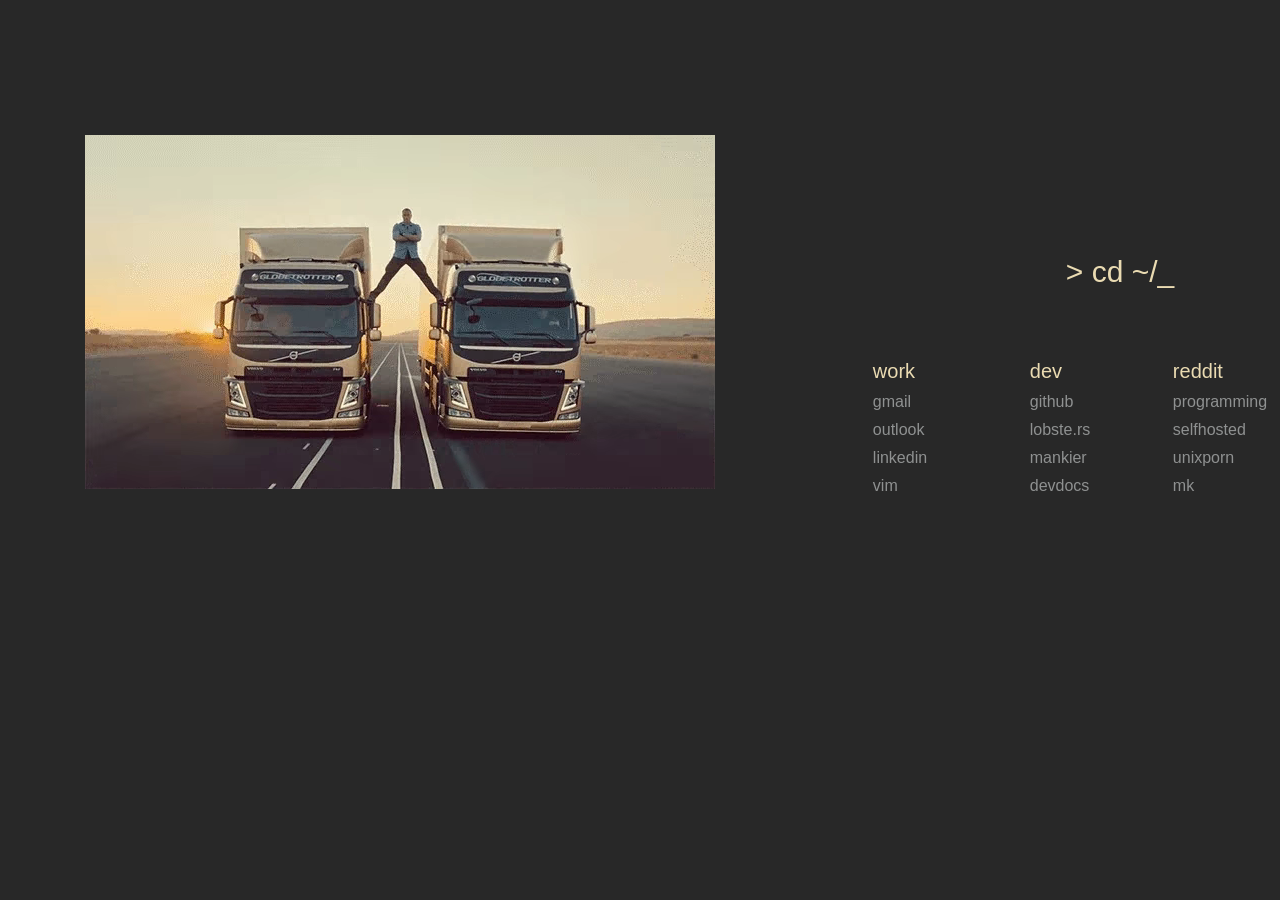
==== index.html @ e6d944be "update google speed" ====
<!DOCTYPE html>
<html lang="en">

  <head>
    <title>~/startpage</title>
    <meta charset="UTF-8" />
    <meta name="viewport" content="width=device-width, initial-scale=1.0" />
    <meta name="author" content="sebos" />
    <meta name="description" content="Sebos Home Page" />
    <link rel="icon" type="image/png" href="favico.png" />
    <link rel="canonical" href="https://startpage.frenchfamily.fr/" />
    <link rel="stylesheet" type="text/css" href="style.css" />
  </head>

  <body>
    <div class="container">
      <div class="left-container">
        <div class="gif">
          <video autoplay loop muted playsinline>
            <source src="Jean-claude vanhamme.webm" type="video/webm">
          </video>
        </div>
      </div>

      <div class="right-container">
        <div class="head">
          <p>> cd ~/<span class="blinking">_</span></p>
        </div>

        <div class="bookmarks">
          <div class="category">
            <div class="links">
              <ul>
                <li class="title">work</li>
                <li><a href="https://gmail.com">gmail</a></li>
                <li><a href="https://outlook.office.com">outlook</a></li>
                <li><a href="https://linkedin.com">linkedin</a></li>
                <li><a href="https://vim.rtorr.com">vim</a></li>
              </ul>
            </div>
          </div>

          <div class="category">
            <div class="links">
              <ul>
                <li class="title">dev</li>
                <li><a href="https://github.com">github</a></li>
                <li><a href="https://lobste.rs">lobste.rs</a></li>
                <li><a href="https://mankier.com">mankier</a></li>
                <li><a href="https://devdocs.io">devdocs</a></li>
              </ul>
            </div>
          </div>

          <div class="category">
            <div class="links">
              <ul>
                <li class="title">reddit</li>
                <li>
                  <a href="https://reddit.com/r/programming">programming</a>
                </li>
                <li>
                  <a href="https://reddit.com/r/selfhosted">selfhosted</a>
                </li>
                <li><a href="https://reddit.com/r/unixporn">unixporn</a></li>
                <li>
                  <a href="https://reddit.com/r/mechanicalkeyboards">mk</a>
                </li>
              </ul>
            </div>
          </div>

          <div class="category">
            <div class="links">
              <ul>
                <li class="title">play</li>
                <li><a href="https://monkeytype.com">monkeytype</a></li>
                <li><a href="https://youtube.com">youtube</a></li>
                <li><a href="https://twitch.tv">twitch</a></li>
                <li><a href="https://netflix.com">netflix</a></li>
              </ul>
            </div>
          </div>
        </div>
      </div>
    </div>
  </body>

</html>
---- style.css ----
:root {
  --color-bg: #282828;
  --color-fg: #EADBB2;
  --color-link: #8F9191;
  --color-link-visited: #668F8B;
  --color-link-hover: #FA7921;
}

html,
body {
  background: var(--color-bg);
  color: var(--color-fg);
  font-family: sans-serif;
  height: 100%;
  width: 100%;
  margin: 0;
  padding: 0;
}

.container {
  display: grid;
  grid-template-columns: 1fr 640px 640px 1fr;
  grid-template-areas:
    ". left right .";
  column-gap: 80px;
  justify-items: center;
  align-items: center;
  min-height: 100%;
}

.left-container {
  grid-area: left;
  aspect-ratio: 1/1;
}

.right-container {
  grid-area: right;
  height: 50%;
  width: 100%;
}

.gif img {
  max-width: 100%;
  max-height: 100%;
}

.head {
  display: flex;
  flex-direction: column;
  align-items: center;
  font-size: 30px;
  padding-top: 0px;
}

.category {
  display: flex;
  flex-direction: column;
  width: 180px;
}

.bookmarks {
  display: flex;
  justify-content: center;
}

.links {
  display: flex;
  flex-direction: column;
  align-items: center;
  padding-top: 20px;
  padding-bottom: 20px;
}

.title {
  font-size: 20px;
}

li {
  font-size: 16px;
  list-style-type: none;
  padding: 5px
}

a:link {
  text-decoration: none;
  color: var(--color-link);
}

a:visited {
  color: var(--color-link-visited);
}

a:hover {
  color: var(--color-link-hover);
}

.blinking {
  animation: opacity 1s ease-in-out infinite;
  opacity: 1;
}

@keyframes opacity {
  0% {
    opacity: 1;
  }

  50% {
    opacity: 0;
  }

  100% {
    opacity: 1;
  }
}
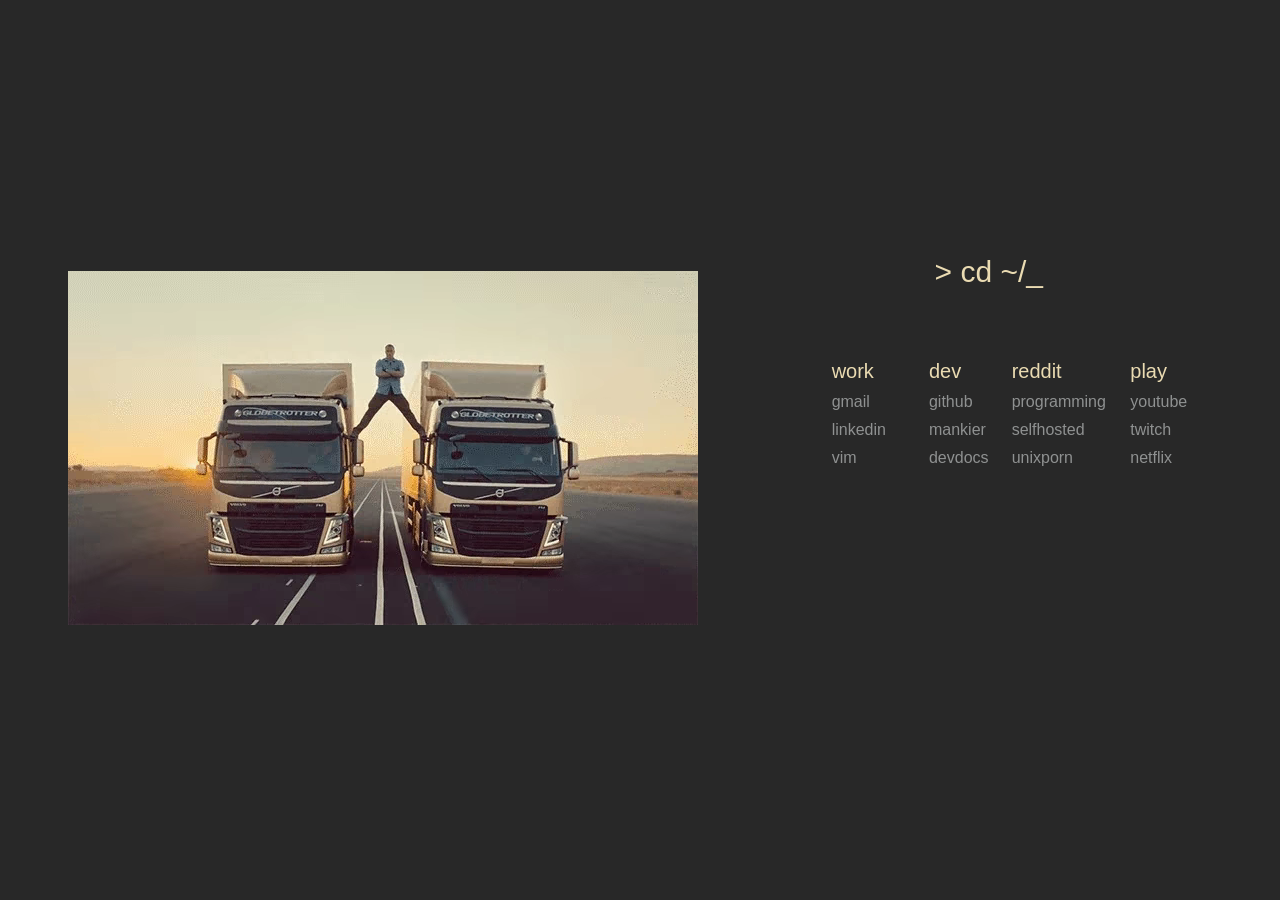
==== commit 6dee630a: "few updates" ====
--- a/index.html
+++ b/index.html
@@ -24,7 +24,7 @@
 
       <div class="right-container">
         <div class="head">
-          <p>> cd ~/<span class="blinking">_</span></p>
+          <p>> cd ~/_</p>
         </div>
 
         <div class="bookmarks">
@@ -33,7 +33,6 @@
               <ul>
                 <li class="title">work</li>
                 <li><a href="https://gmail.com">gmail</a></li>
-                <li><a href="https://outlook.office.com">outlook</a></li>
                 <li><a href="https://linkedin.com">linkedin</a></li>
                 <li><a href="https://vim.rtorr.com">vim</a></li>
               </ul>
@@ -45,7 +44,6 @@
               <ul>
                 <li class="title">dev</li>
                 <li><a href="https://github.com">github</a></li>
-                <li><a href="https://lobste.rs">lobste.rs</a></li>
                 <li><a href="https://mankier.com">mankier</a></li>
                 <li><a href="https://devdocs.io">devdocs</a></li>
               </ul>
@@ -56,16 +54,9 @@
             <div class="links">
               <ul>
                 <li class="title">reddit</li>
-                <li>
-                  <a href="https://reddit.com/r/programming">programming</a>
-                </li>
-                <li>
-                  <a href="https://reddit.com/r/selfhosted">selfhosted</a>
-                </li>
+                <li><a href="https://reddit.com/r/programming">programming</a></li>
+                <li><a href="https://reddit.com/r/selfhosted">selfhosted</a></li>
                 <li><a href="https://reddit.com/r/unixporn">unixporn</a></li>
-                <li>
-                  <a href="https://reddit.com/r/mechanicalkeyboards">mk</a>
-                </li>
               </ul>
             </div>
           </div>
@@ -74,7 +65,6 @@
             <div class="links">
               <ul>
                 <li class="title">play</li>
-                <li><a href="https://monkeytype.com">monkeytype</a></li>
                 <li><a href="https://youtube.com">youtube</a></li>
                 <li><a href="https://twitch.tv">twitch</a></li>
                 <li><a href="https://netflix.com">netflix</a></li>
--- a/style.css
+++ b/style.css
@@ -1,15 +1,7 @@
-:root {
-  --color-bg: #282828;
-  --color-fg: #EADBB2;
-  --color-link: #8F9191;
-  --color-link-visited: #668F8B;
-  --color-link-hover: #FA7921;
-}
-
-html,
-body {
-  background: var(--color-bg);
-  color: var(--color-fg);
+body,
+html {
+  background: #282828;
+  color: #eadbb2;
   font-family: sans-serif;
   height: 100%;
   width: 100%;
@@ -19,18 +11,15 @@
 
 .container {
   display: grid;
-  grid-template-columns: 1fr 640px 640px 1fr;
-  grid-template-areas:
-    ". left right .";
-  column-gap: 80px;
-  justify-items: center;
+  grid-template-columns: 400x 400px;
+  grid-template-areas: ". left right .";
+  column-gap: 20px;
   align-items: center;
   min-height: 100%;
 }
 
 .left-container {
   grid-area: left;
-  aspect-ratio: 1/1;
 }
 
 .right-container {
@@ -49,13 +38,13 @@
   flex-direction: column;
   align-items: center;
   font-size: 30px;
-  padding-top: 0px;
+  padding-top: 0;
 }
 
 .category {
   display: flex;
   flex-direction: column;
-  width: 180px;
+  width: 100px;
 }
 
 .bookmarks {
@@ -78,37 +67,18 @@
 li {
   font-size: 16px;
   list-style-type: none;
-  padding: 5px
+  padding: 5px;
 }
 
 a:link {
   text-decoration: none;
-  color: var(--color-link);
+  color: #8f9191;
 }
 
 a:visited {
-  color: var(--color-link-visited);
+  color: #668f8b;
 }
 
 a:hover {
-  color: var(--color-link-hover);
+  color: #fa7921;
 }
-
-.blinking {
-  animation: opacity 1s ease-in-out infinite;
-  opacity: 1;
-}
-
-@keyframes opacity {
-  0% {
-    opacity: 1;
-  }
-
-  50% {
-    opacity: 0;
-  }
-
-  100% {
-    opacity: 1;
-  }
-}
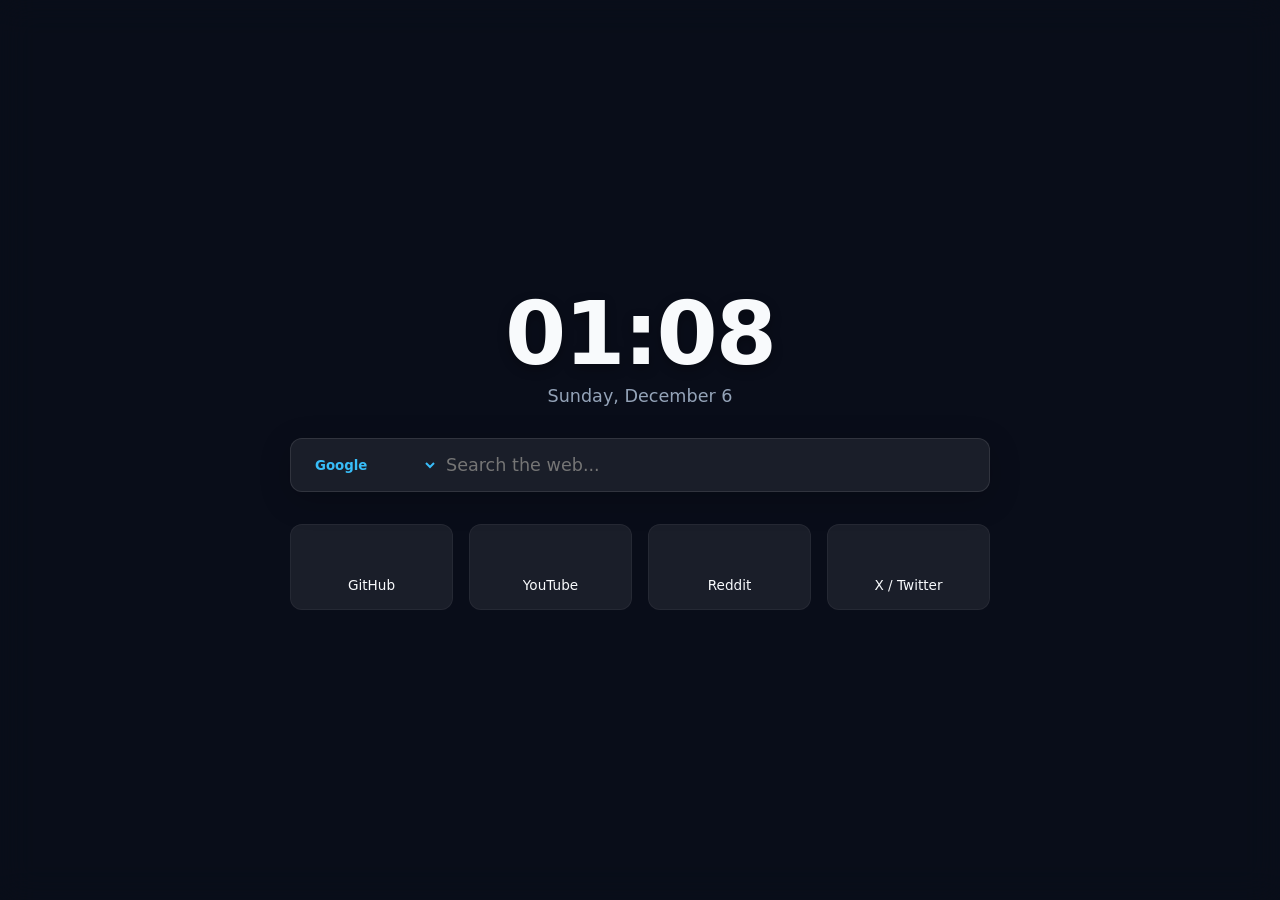
==== commit b1d873ba: "full update, new startpage" ====
--- a/index.html
+++ b/index.html
@@ -2,78 +2,295 @@
 <html lang="en">
 
   <head>
-    <title>~/startpage</title>
     <meta charset="UTF-8" />
     <meta name="viewport" content="width=device-width, initial-scale=1.0" />
-    <meta name="author" content="sebos" />
-    <meta name="description" content="Sebos Home Page" />
-    <link rel="icon" type="image/png" href="favico.png" />
-    <link rel="canonical" href="https://startpage.frenchfamily.fr/" />
-    <link rel="stylesheet" type="text/css" href="style.css" />
+    <title>New Tab Lite</title>
+
+    <!-- Network & Resource Hints -->
+    <link rel="preconnect" href="https://images.unsplash.com" crossorigin />
+    <link rel="dns-prefetch" href="https://www.google.com" />
+    <link rel="dns-prefetch" href="https://icons.duckduckgo.com" />
+
+    <style>
+      :root {
+        --bg-color: #0f172a;
+        --card-bg: rgba(255, 255, 255, 0.07);
+        --card-hover: rgba(255, 255, 255, 0.15);
+        --text-color: #f8fafc;
+        --subtext-color: #94a3b8;
+        --accent-color: #38bdf8;
+        --blur-val: 16px;
+      }
+
+      * {
+        box-sizing: border-box;
+        margin: 0;
+        padding: 0;
+        font-family: system-ui, -apple-system, BlinkMacSystemFont, 'Segoe UI', Roboto, sans-serif;
+      }
+
+      body {
+        background-color: var(--bg-color);
+        background-size: cover;
+        background-position: center;
+        background-repeat: no-repeat;
+        color: var(--text-color);
+        height: 100vh;
+        display: flex;
+        flex-direction: column;
+        align-items: center;
+        justify-content: center;
+        overflow: hidden;
+        transition: background-image 0.5s ease-in-out;
+      }
+
+      .overlay {
+        position: absolute;
+        inset: 0;
+        background: rgba(0, 0, 0, 0.4);
+        backdrop-filter: blur(var(--blur-val));
+        z-index: 1;
+      }
+
+      .container {
+        position: relative;
+        z-index: 2;
+        display: flex;
+        flex-direction: column;
+        align-items: center;
+        width: 90%;
+        max-width: 700px;
+        gap: 2rem;
+      }
+
+      /* Clock & Date Header */
+      .time-wrapper {
+        text-align: center;
+      }
+
+      .clock {
+        font-size: 5.5rem;
+        font-weight: 700;
+        letter-spacing: -2px;
+        line-height: 1;
+        text-shadow: 0 4px 12px rgba(0, 0, 0, 0.3);
+      }
+
+      .date-container {
+        margin-top: 0.5rem;
+        font-size: 1.1rem;
+        color: var(--subtext-color);
+        display: flex;
+        gap: 0.75rem;
+        justify-content: center;
+      }
+
+      .date-container span:nth-child(2) {
+        color: var(--accent-color);
+      }
+
+      /* Search Bar */
+      .search-box {
+        width: 100%;
+        display: flex;
+        background: var(--card-bg);
+        border: 1px solid rgba(255, 255, 255, 0.1);
+        border-radius: 12px;
+        padding: 0.5rem;
+        box-shadow: 0 8px 32px rgba(0, 0, 0, 0.2);
+      }
+
+      .search-box select {
+        background: transparent;
+        border: none;
+        color: var(--accent-color);
+        padding: 0.5rem 0.75rem;
+        font-weight: 600;
+        outline: none;
+        cursor: pointer;
+      }
+
+      .search-box input {
+        flex: 1;
+        background: transparent;
+        border: none;
+        outline: none;
+        color: var(--text-color);
+        font-size: 1.1rem;
+        padding: 0.5rem;
+      }
+
+      /* Shortcut Grid */
+      .grid {
+        display: grid;
+        grid-template-columns: repeat(auto-fit, minmax(100px, 1fr));
+        gap: 1rem;
+        width: 100%;
+      }
+
+      .grid-item {
+        display: flex;
+        flex-direction: column;
+        align-items: center;
+        justify-content: center;
+        padding: 1rem;
+        background: var(--card-bg);
+        border: 1px solid rgba(255, 255, 255, 0.05);
+        border-radius: 12px;
+        text-decoration: none;
+        color: var(--text-color);
+        transition: transform 0.15s ease, background 0.15s ease;
+        will-change: transform;
+      }
+
+      .grid-item:hover {
+        background: var(--card-hover);
+        transform: translateY(-2px);
+      }
+
+      .grid-item img {
+        width: 28px;
+        height: 28px;
+        margin-bottom: 0.5rem;
+        border-radius: 4px;
+      }
+
+      .grid-item span {
+        font-size: 0.85rem;
+        font-weight: 500;
+        text-overflow: ellipsis;
+        overflow: hidden;
+        white-space: nowrap;
+        max-width: 80px;
+      }
+    </style>
   </head>
 
   <body>
-    <div class="container">
-      <div class="left-container">
-        <div class="gif">
-          <video autoplay loop muted playsinline>
-            <source src="Jean-claude vanhamme.webm" type="video/webm">
-          </video>
+
+    <div class="overlay"></div>
+
+    <main class="container">
+      <!-- Clock & Date -->
+      <div class="time-wrapper">
+        <div class="clock" id="clock">00:00</div>
+        <div class="date-container">
+          <span id="local-date">Loading date...</span>
         </div>
       </div>
 
-      <div class="right-container">
-        <div class="head">
-          <p>> cd ~/_</p>
-        </div>
-
-        <div class="bookmarks">
-          <div class="category">
-            <div class="links">
-              <ul>
-                <li class="title">work</li>
-                <li><a href="https://gmail.com">gmail</a></li>
-                <li><a href="https://linkedin.com">linkedin</a></li>
-                <li><a href="https://vim.rtorr.com">vim</a></li>
-              </ul>
-            </div>
-          </div>
-
-          <div class="category">
-            <div class="links">
-              <ul>
-                <li class="title">dev</li>
-                <li><a href="https://github.com">github</a></li>
-                <li><a href="https://mankier.com">mankier</a></li>
-                <li><a href="https://devdocs.io">devdocs</a></li>
-              </ul>
-            </div>
-          </div>
-
-          <div class="category">
-            <div class="links">
-              <ul>
-                <li class="title">reddit</li>
-                <li><a href="https://reddit.com/r/programming">programming</a></li>
-                <li><a href="https://reddit.com/r/selfhosted">selfhosted</a></li>
-                <li><a href="https://reddit.com/r/unixporn">unixporn</a></li>
-              </ul>
-            </div>
-          </div>
-
-          <div class="category">
-            <div class="links">
-              <ul>
-                <li class="title">play</li>
-                <li><a href="https://youtube.com">youtube</a></li>
-                <li><a href="https://twitch.tv">twitch</a></li>
-                <li><a href="https://netflix.com">netflix</a></li>
-              </ul>
-            </div>
-          </div>
-        </div>
-      </div>
-    </div>
+      <!-- Search Bar -->
+      <form class="search-box" action="https://www.google.com/search" method="GET" id="search-form">
+        <select id="engine-select">
+          <option value="https://www.google.com/search?q=">Google</option>
+          <option value="https://duckduckgo.com/?q=">DuckDuckGo</option>
+          <option value="https://www.bing.com/search?q=">Bing</option>
+        </select>
+        <input type="text" name="q" id="search-input" placeholder="Search the web..." autofocus autocomplete="off" />
+      </form>
+
+      <!-- Shortcut Tiles -->
+      <div class="grid" id="shortcut-grid"></div>
+    </main>
+
+    <script>
+      // Config & Fallback Shortcuts
+      const DEFAULT_LINKS = [
+        { name: 'GitHub', url: 'https://github.com' },
+        { name: 'YouTube', url: 'https://youtube.com' },
+        { name: 'Reddit', url: 'https://reddit.com' },
+        { name: 'X / Twitter', url: 'https://x.com' }
+      ];
+
+      // High-Efficiency Clock Synchronization
+      function initClock() {
+        const clockEl = document.getElementById('clock');
+        let lastTimeStr = '';
+
+        function tick() {
+          const now = new Date();
+          const timeStr = now.toLocaleTimeString([], { hour: '2-digit', minute: '2-digit', hour12: false });
+
+          if (timeStr !== lastTimeStr) {
+            clockEl.textContent = timeStr;
+            lastTimeStr = timeStr;
+          }
+
+          // Align next frame directly with the start of the next second
+          const delay = 1000 - now.getMilliseconds();
+          setTimeout(tick, delay);
+        }
+        tick();
+      }
+
+      // Cached Date Renderer
+      function initDates() {
+        const gDateEl = document.getElementById('local-date');
+
+        const now = new Date();
+        gDateEl.textContent = now.toLocaleDateString(undefined, { weekday: 'long', month: 'long', day: 'numeric' });
+      }
+
+      // Zero-Reflow Single DocumentFragment Grid Renderer
+      function renderShortcuts() {
+        const grid = document.getElementById('shortcut-grid');
+        const savedLinks = JSON.parse(localStorage.getItem('nt_links')) || DEFAULT_LINKS;
+        const fragment = document.createDocumentFragment();
+
+        savedLinks.forEach(link => {
+          const item = document.createElement('a');
+          item.className = 'grid-item';
+          item.href = link.url;
+
+          const domain = new URL(link.url).hostname;
+          const icon = document.createElement('img');
+          // Google's endpoint serves high-res PNG favicons reliably:
+          icon.src = `https://www.google.com/s2/favicons?domain=${domain}&sz=64`;
+
+          // Add a fallback so broken icons never leave blank spaces
+          icon.onerror = () => {
+            icon.src = `https://api.dicebear.com/7.x/initials/svg?seed=${encodeURIComponent(link.name)}`;
+          };
+
+          icon.alt = link.name;
+          icon.loading = 'lazy';
+          icon.decoding = 'async';
+
+          const label = document.createElement('span');
+          label.textContent = link.name;
+
+          item.appendChild(icon);
+          item.appendChild(label);
+          fragment.appendChild(item);
+        });
+
+        grid.innerHTML = '';
+        grid.appendChild(fragment);
+      }
+
+      // Dynamic Search Engine Selection
+      function initSearch() {
+        const form = document.getElementById('search-form');
+        const select = document.getElementById('engine-select');
+        const input = document.getElementById('search-input');
+
+        form.addEventListener('submit', (e) => {
+          e.preventDefault();
+          const query = input.value.trim();
+          if (query) {
+            window.location.href = select.value + encodeURIComponent(query);
+          }
+        });
+      }
+
+      // Initial Execution Batch
+      document.addEventListener('DOMContentLoaded', () => {
+        initClock();
+        initDates();
+        renderShortcuts();
+        initSearch();
+      });
+    </script>
   </body>
 
 </html>
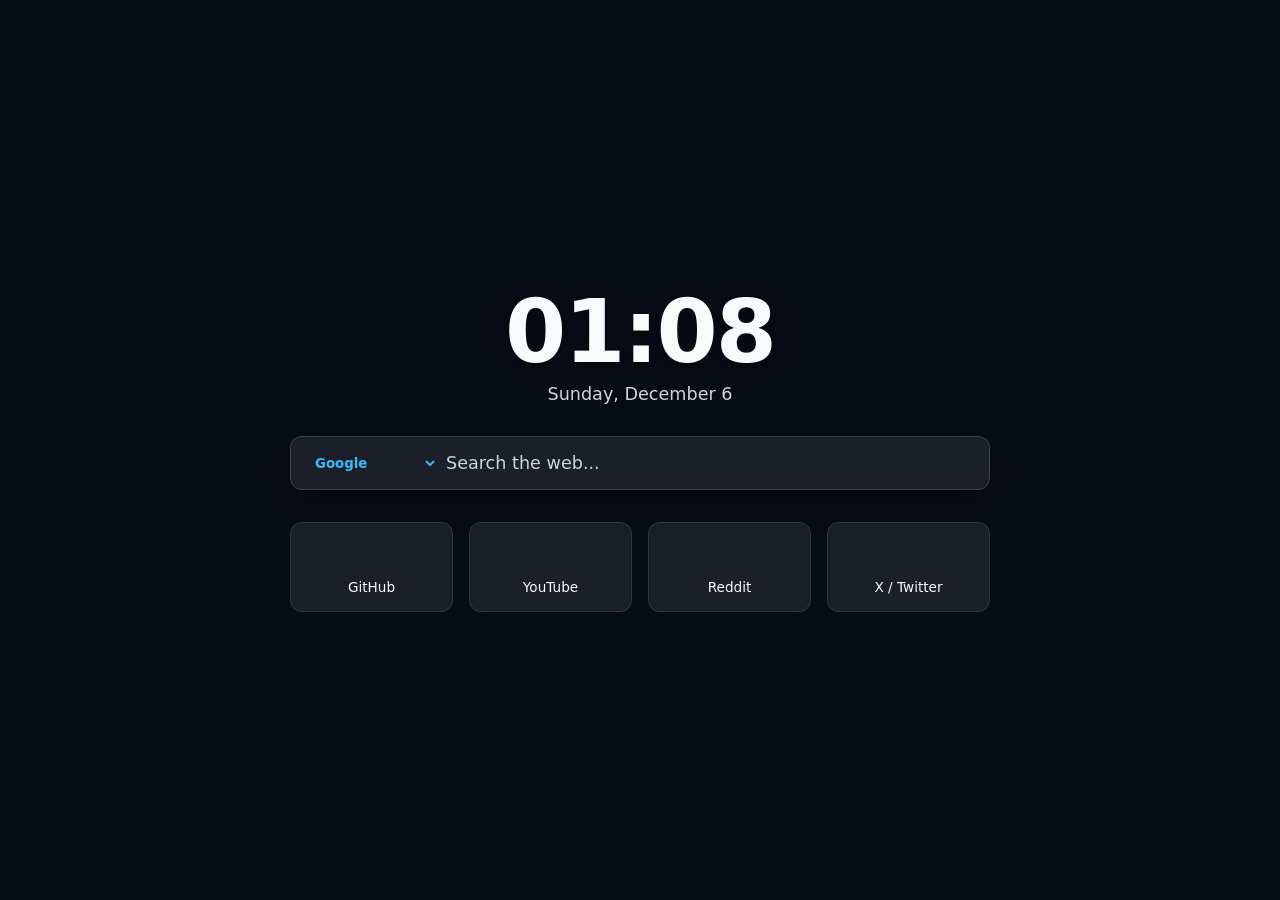
==== commit 3631c526: "update + video background" ====
--- a/index.html
+++ b/index.html
@@ -5,21 +5,25 @@
     <meta charset="UTF-8" />
     <meta name="viewport" content="width=device-width, initial-scale=1.0" />
     <title>New Tab Lite</title>
+    <link rel="icon" type="image/png" href="https://a.favicon.im/hey.com">
+
+    <!-- Favicon Definitions -->
+    <!-- 1. Modern SVG Favicon with dynamic layout theme styling -->
+    <link rel="icon" type="image/svg+xml" href="data:image/svg+xml,<svg xmlns='http://www.w3.org/2000/svg' viewBox='0 0 100 100'><text y='.9em' font-size='90'>🚀</text></svg>" />
 
     <!-- Network & Resource Hints -->
-    <link rel="preconnect" href="https://images.unsplash.com" crossorigin />
-    <link rel="dns-prefetch" href="https://www.google.com" />
-    <link rel="dns-prefetch" href="https://icons.duckduckgo.com" />
+    <link rel="preconnect" href="https://www.google.com" />
+    <link rel="dns-prefetch" href="https://api.dicebear.com" />
 
     <style>
       :root {
         --bg-color: #0f172a;
-        --card-bg: rgba(255, 255, 255, 0.07);
-        --card-hover: rgba(255, 255, 255, 0.15);
+        --card-bg: rgba(255, 255, 255, 0.08);
+        --card-hover: rgba(255, 255, 255, 0.18);
         --text-color: #f8fafc;
-        --subtext-color: #94a3b8;
+        --subtext-color: #cbd5e1;
         --accent-color: #38bdf8;
-        --blur-val: 16px;
+        --blur-val: 12px;
       }
 
       * {
@@ -31,9 +35,6 @@
 
       body {
         background-color: var(--bg-color);
-        background-size: cover;
-        background-position: center;
-        background-repeat: no-repeat;
         color: var(--text-color);
         height: 100vh;
         display: flex;
@@ -41,14 +42,29 @@
         align-items: center;
         justify-content: center;
         overflow: hidden;
-        transition: background-image 0.5s ease-in-out;
-      }
-
+      }
+
+      /* Video Background Container */
+      .bg-video {
+        position: fixed;
+        top: 0;
+        left: 0;
+        right: 0;
+        bottom: 0;
+        /*width: 200vw;
+        height: 200vh; */
+        object-fit: cover;
+        z-index: 0;
+        pointer-events: none;
+      }
+
+      /* Overlay for Readability */
       .overlay {
         position: absolute;
         inset: 0;
-        background: rgba(0, 0, 0, 0.4);
+        background: rgba(0, 0, 0, 0.45);
         backdrop-filter: blur(var(--blur-val));
+        -webkit-backdrop-filter: blur(var(--blur-val));
         z-index: 1;
       }
 
@@ -73,7 +89,7 @@
         font-weight: 700;
         letter-spacing: -2px;
         line-height: 1;
-        text-shadow: 0 4px 12px rgba(0, 0, 0, 0.3);
+        text-shadow: 0 4px 16px rgba(0, 0, 0, 0.5);
       }
 
       .date-container {
@@ -83,6 +99,7 @@
         display: flex;
         gap: 0.75rem;
         justify-content: center;
+        text-shadow: 0 2px 8px rgba(0, 0, 0, 0.4);
       }
 
       .date-container span:nth-child(2) {
@@ -94,10 +111,10 @@
         width: 100%;
         display: flex;
         background: var(--card-bg);
-        border: 1px solid rgba(255, 255, 255, 0.1);
+        border: 1px solid rgba(255, 255, 255, 0.15);
         border-radius: 12px;
         padding: 0.5rem;
-        box-shadow: 0 8px 32px rgba(0, 0, 0, 0.2);
+        box-shadow: 0 8px 32px rgba(0, 0, 0, 0.3);
       }
 
       .search-box select {
@@ -110,6 +127,11 @@
         cursor: pointer;
       }
 
+      .search-box select option {
+        background: #1e293b;
+        color: var(--text-color);
+      }
+
       .search-box input {
         flex: 1;
         background: transparent;
@@ -120,6 +142,10 @@
         padding: 0.5rem;
       }
 
+      .search-box input::placeholder {
+        color: var(--subtext-color);
+      }
+
       /* Shortcut Grid */
       .grid {
         display: grid;
@@ -135,7 +161,7 @@
         justify-content: center;
         padding: 1rem;
         background: var(--card-bg);
-        border: 1px solid rgba(255, 255, 255, 0.05);
+        border: 1px solid rgba(255, 255, 255, 0.1);
         border-radius: 12px;
         text-decoration: none;
         color: var(--text-color);
@@ -149,10 +175,10 @@
       }
 
       .grid-item img {
-        width: 28px;
-        height: 28px;
+        width: 32px;
+        height: 32px;
         margin-bottom: 0.5rem;
-        border-radius: 4px;
+        border-radius: 6px;
       }
 
       .grid-item span {
@@ -168,6 +194,12 @@
 
   <body>
 
+    <!-- Background Looping Video -->
+    <video class="bg-video" autoplay loop muted playsinline poster="">
+      <source src="./default_background.mp4" type="video/mp4" />
+    </video>
+
+    <!-- Semi-Transparent Blur Overlay -->
     <div class="overlay"></div>
 
     <main class="container">
@@ -184,7 +216,7 @@
         <select id="engine-select">
           <option value="https://www.google.com/search?q=">Google</option>
           <option value="https://duckduckgo.com/?q=">DuckDuckGo</option>
-          <option value="https://www.bing.com/search?q=">Bing</option>
+          <option value="https://search.brave.com/search?q=">Brave</option>
         </select>
         <input type="text" name="q" id="search-input" placeholder="Search the web..." autofocus autocomplete="off" />
       </form>
@@ -216,7 +248,6 @@
             lastTimeStr = timeStr;
           }
 
-          // Align next frame directly with the start of the next second
           const delay = 1000 - now.getMilliseconds();
           setTimeout(tick, delay);
         }
@@ -226,12 +257,13 @@
       // Cached Date Renderer
       function initDates() {
         const gDateEl = document.getElementById('local-date');
+        const hDateEl = document.getElementById('hijri-date');
 
         const now = new Date();
         gDateEl.textContent = now.toLocaleDateString(undefined, { weekday: 'long', month: 'long', day: 'numeric' });
       }
 
-      // Zero-Reflow Single DocumentFragment Grid Renderer
+      // Shortcut Grid with High-Resolution Google Favicons
       function renderShortcuts() {
         const grid = document.getElementById('shortcut-grid');
         const savedLinks = JSON.parse(localStorage.getItem('nt_links')) || DEFAULT_LINKS;
@@ -244,10 +276,11 @@
 
           const domain = new URL(link.url).hostname;
           const icon = document.createElement('img');
-          // Google's endpoint serves high-res PNG favicons reliably:
+
+          // High-res Google Favicon API (64px)
           icon.src = `https://www.google.com/s2/favicons?domain=${domain}&sz=64`;
 
-          // Add a fallback so broken icons never leave blank spaces
+          // Fallback placeholder if favicon fails
           icon.onerror = () => {
             icon.src = `https://api.dicebear.com/7.x/initials/svg?seed=${encodeURIComponent(link.name)}`;
           };
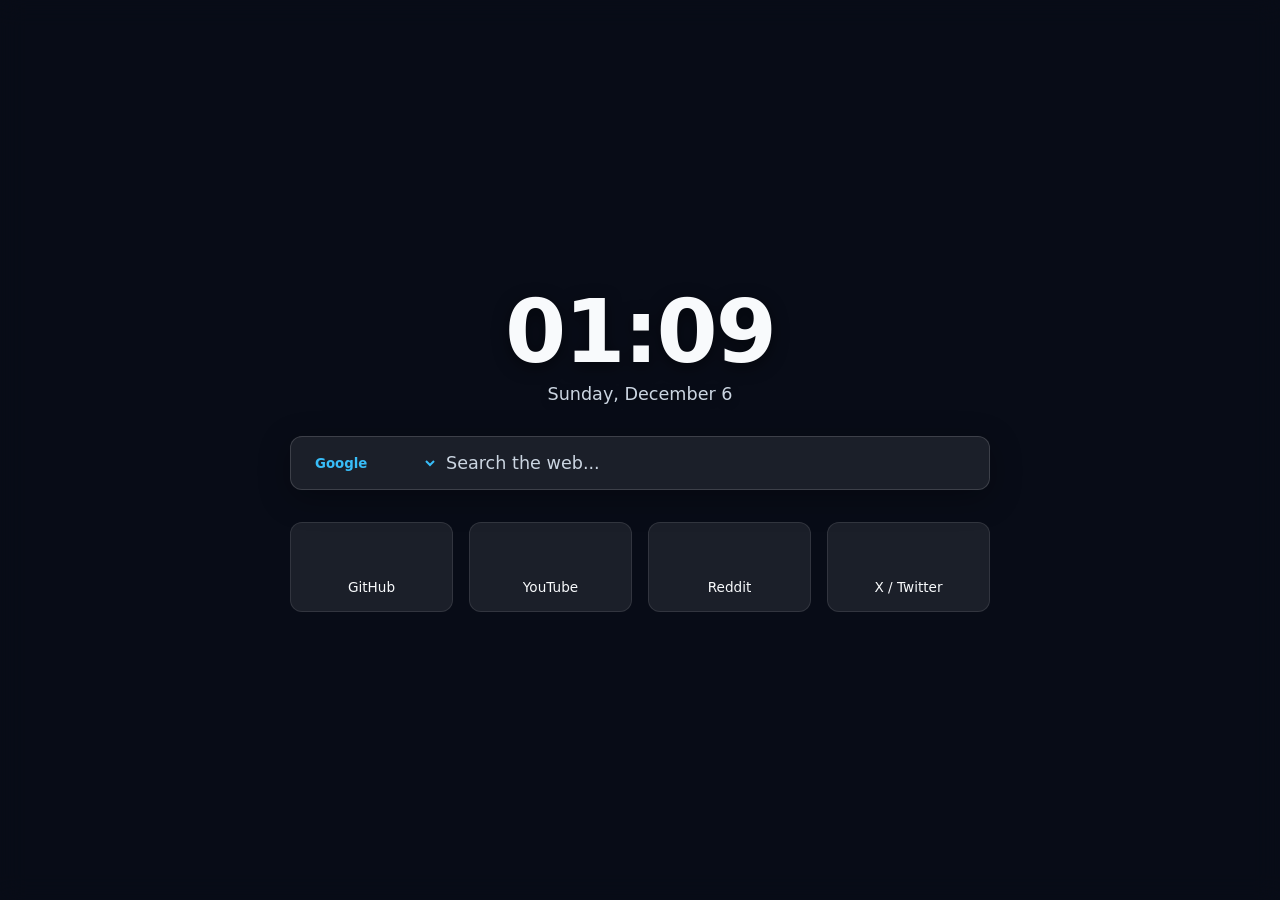
==== commit 1371e422: "Update index.html" ====
--- a/index.html
+++ b/index.html
@@ -1,329 +1,318 @@
 <!DOCTYPE html>
 <html lang="en">
 
-  <head>
-    <meta charset="UTF-8" />
-    <meta name="viewport" content="width=device-width, initial-scale=1.0" />
-    <title>New Tab Lite</title>
-    <link rel="icon" type="image/png" href="https://a.favicon.im/hey.com">
-
-    <!-- Favicon Definitions -->
-    <!-- 1. Modern SVG Favicon with dynamic layout theme styling -->
-    <link rel="icon" type="image/svg+xml" href="data:image/svg+xml,<svg xmlns='http://www.w3.org/2000/svg' viewBox='0 0 100 100'><text y='.9em' font-size='90'>🚀</text></svg>" />
-
-    <!-- Network & Resource Hints -->
-    <link rel="preconnect" href="https://www.google.com" />
-    <link rel="dns-prefetch" href="https://api.dicebear.com" />
-
-    <style>
-      :root {
-        --bg-color: #0f172a;
-        --card-bg: rgba(255, 255, 255, 0.08);
-        --card-hover: rgba(255, 255, 255, 0.18);
-        --text-color: #f8fafc;
-        --subtext-color: #cbd5e1;
-        --accent-color: #38bdf8;
-        --blur-val: 12px;
+<head>
+  <meta charset="UTF-8" />
+  <meta name="viewport" content="width=device-width, initial-scale=1.0" />
+  <title>Sebos Startpage</title>
+  <link rel="icon" type="image/svg" href="https://cdn.jsdelivr.net/gh/homarr-labs/dashboard-icons/svg/startpage.svg">
+  <link rel="preconnect" href="https://www.google.com" />
+  <link rel="dns-prefetch" href="https://api.dicebear.com" />
+
+  <style>
+    :root {
+      --bg-color: #0f172a;
+      --card-bg: rgba(255, 255, 255, 0.08);
+      --card-hover: rgba(255, 255, 255, 0.18);
+      --text-color: #f8fafc;
+      --subtext-color: #cbd5e1;
+      --accent-color: #38bdf8;
+      --blur-val: 12px;
+    }
+
+    * {
+      box-sizing: border-box;
+      margin: 0;
+      padding: 0;
+      font-family: system-ui, -apple-system, BlinkMacSystemFont, 'Segoe UI', Roboto, sans-serif;
+    }
+
+    body {
+      background-color: var(--bg-color);
+      color: var(--text-color);
+      height: 100vh;
+      display: flex;
+      flex-direction: column;
+      align-items: center;
+      justify-content: center;
+      overflow: hidden;
+    }
+
+    /* Video Background Container */
+    .bg-video {
+      position: fixed;
+      top: 0;
+      left: 0;
+      right: 0;
+      bottom: 0;
+      min-width: 100%;
+      min-height: 100%;
+      object-fit: cover;
+      z-index: 0;
+      pointer-events: none;
+    }
+
+    /* Overlay for Readability */
+    .overlay {
+      position: absolute;
+      inset: 0;
+      background: rgba(0, 0, 0, 0.45);
+      backdrop-filter: blur(var(--blur-val));
+      -webkit-backdrop-filter: blur(var(--blur-val));
+      z-index: 1;
+    }
+
+    .container {
+      position: relative;
+      z-index: 2;
+      display: flex;
+      flex-direction: column;
+      align-items: center;
+      width: 90%;
+      max-width: 700px;
+      gap: 2rem;
+    }
+
+    /* Clock & Date Header */
+    .time-wrapper {
+      text-align: center;
+    }
+
+    .clock {
+      font-size: 5.5rem;
+      font-weight: 700;
+      letter-spacing: -2px;
+      line-height: 1;
+      text-shadow: 0 4px 16px rgba(0, 0, 0, 0.5);
+    }
+
+    .date-container {
+      margin-top: 0.5rem;
+      font-size: 1.1rem;
+      color: var(--subtext-color);
+      display: flex;
+      gap: 0.75rem;
+      justify-content: center;
+      text-shadow: 0 2px 8px rgba(0, 0, 0, 0.4);
+    }
+
+    .date-container span:nth-child(2) {
+      color: var(--accent-color);
+    }
+
+    .search-box {
+      width: 100%;
+      display: flex;
+      background: var(--card-bg);
+      border: 1px solid rgba(255, 255, 255, 0.15);
+      border-radius: 12px;
+      padding: 0.5rem;
+      box-shadow: 0 8px 32px rgba(0, 0, 0, 0.3);
+    }
+
+    .search-box select {
+      background: transparent;
+      border: none;
+      color: var(--accent-color);
+      padding: 0.5rem 0.75rem;
+      font-weight: 600;
+      outline: none;
+      cursor: pointer;
+    }
+
+    .search-box select option {
+      background: #1e293b;
+      color: var(--text-color);
+    }
+
+    .search-box input {
+      flex: 1;
+      background: transparent;
+      border: none;
+      outline: none;
+      color: var(--text-color);
+      font-size: 1.1rem;
+      padding: 0.5rem;
+    }
+
+    .search-box input::placeholder {
+      color: var(--subtext-color);
+    }
+
+    .grid {
+      display: grid;
+      grid-template-columns: repeat(auto-fit, minmax(100px, 1fr));
+      gap: 1rem;
+      width: 100%;
+    }
+
+    .grid-item {
+      display: flex;
+      flex-direction: column;
+      align-items: center;
+      justify-content: center;
+      padding: 1rem;
+      background: var(--card-bg);
+      border: 1px solid rgba(255, 255, 255, 0.1);
+      border-radius: 12px;
+      text-decoration: none;
+      color: var(--text-color);
+      transition: transform 0.15s ease, background 0.15s ease;
+      will-change: transform;
+    }
+
+    .grid-item:hover {
+      background: var(--card-hover);
+      transform: translateY(-2px);
+    }
+
+    .grid-item img {
+      width: 32px;
+      height: 32px;
+      margin-bottom: 0.5rem;
+      border-radius: 6px;
+    }
+
+    .grid-item span {
+      font-size: 0.85rem;
+      font-weight: 500;
+      text-overflow: ellipsis;
+      overflow: hidden;
+      white-space: nowrap;
+      max-width: 80px;
+    }
+  </style>
+</head>
+
+<body>
+  <video class="bg-video" autoplay loop muted playsinline poster="">
+    <source src="https://startpage.frenchfamily.fr/default_background.mp4" type="video/mp4" />
+  </video>
+
+  <!-- Semi-Transparent Blur Overlay -->
+  <div class="overlay"></div>
+
+  <main class="container">
+    <!-- Clock & Date -->
+    <div class="time-wrapper">
+      <div class="clock" id="clock">00:00</div>
+      <div class="date-container">
+        <span id="local-date">Loading date...</span>
+      </div>
+    </div>
+
+    <!-- Search Bar -->
+    <form class="search-box" action="https://www.google.com/search" method="GET" id="search-form">
+      <select id="engine-select">
+        <option value="https://www.google.com/search?q=">Google</option>
+        <option value="https://duckduckgo.com/?q=">DuckDuckGo</option>
+        <option value="https://search.brave.com/search?q=">Brave</option>
+      </select>
+      <input type="text" name="q" id="search-input" placeholder="Search the web..." autofocus autocomplete="off" />
+    </form>
+
+    <!-- Shortcut Tiles -->
+    <div class="grid" id="shortcut-grid"></div>
+  </main>
+
+  <script>
+    // Config & Fallback Shortcuts
+    const DEFAULT_LINKS = [
+      { name: 'GitHub', url: 'https://github.com' },
+      { name: 'YouTube', url: 'https://youtube.com' },
+      { name: 'Reddit', url: 'https://reddit.com' },
+      { name: 'X / Twitter', url: 'https://x.com' }
+    ];
+
+    // High-Efficiency Clock Synchronization
+    function initClock() {
+      const clockEl = document.getElementById('clock');
+      let lastTimeStr = '';
+
+      function tick() {
+        const now = new Date();
+        const timeStr = now.toLocaleTimeString([], { hour: '2-digit', minute: '2-digit', hour12: false });
+
+        if (timeStr !== lastTimeStr) {
+          clockEl.textContent = timeStr;
+          lastTimeStr = timeStr;
+        }
+
+        const delay = 1000 - now.getMilliseconds();
+        setTimeout(tick, delay);
       }
-
-      * {
-        box-sizing: border-box;
-        margin: 0;
-        padding: 0;
-        font-family: system-ui, -apple-system, BlinkMacSystemFont, 'Segoe UI', Roboto, sans-serif;
-      }
-
-      body {
-        background-color: var(--bg-color);
-        color: var(--text-color);
-        height: 100vh;
-        display: flex;
-        flex-direction: column;
-        align-items: center;
-        justify-content: center;
-        overflow: hidden;
-      }
-
-      /* Video Background Container */
-      .bg-video {
-        position: fixed;
-        top: 0;
-        left: 0;
-        right: 0;
-        bottom: 0;
-        /*width: 200vw;
-        height: 200vh; */
-        object-fit: cover;
-        z-index: 0;
-        pointer-events: none;
-      }
-
-      /* Overlay for Readability */
-      .overlay {
-        position: absolute;
-        inset: 0;
-        background: rgba(0, 0, 0, 0.45);
-        backdrop-filter: blur(var(--blur-val));
-        -webkit-backdrop-filter: blur(var(--blur-val));
-        z-index: 1;
-      }
-
-      .container {
-        position: relative;
-        z-index: 2;
-        display: flex;
-        flex-direction: column;
-        align-items: center;
-        width: 90%;
-        max-width: 700px;
-        gap: 2rem;
-      }
-
-      /* Clock & Date Header */
-      .time-wrapper {
-        text-align: center;
-      }
-
-      .clock {
-        font-size: 5.5rem;
-        font-weight: 700;
-        letter-spacing: -2px;
-        line-height: 1;
-        text-shadow: 0 4px 16px rgba(0, 0, 0, 0.5);
-      }
-
-      .date-container {
-        margin-top: 0.5rem;
-        font-size: 1.1rem;
-        color: var(--subtext-color);
-        display: flex;
-        gap: 0.75rem;
-        justify-content: center;
-        text-shadow: 0 2px 8px rgba(0, 0, 0, 0.4);
-      }
-
-      .date-container span:nth-child(2) {
-        color: var(--accent-color);
-      }
-
-      /* Search Bar */
-      .search-box {
-        width: 100%;
-        display: flex;
-        background: var(--card-bg);
-        border: 1px solid rgba(255, 255, 255, 0.15);
-        border-radius: 12px;
-        padding: 0.5rem;
-        box-shadow: 0 8px 32px rgba(0, 0, 0, 0.3);
-      }
-
-      .search-box select {
-        background: transparent;
-        border: none;
-        color: var(--accent-color);
-        padding: 0.5rem 0.75rem;
-        font-weight: 600;
-        outline: none;
-        cursor: pointer;
-      }
-
-      .search-box select option {
-        background: #1e293b;
-        color: var(--text-color);
-      }
-
-      .search-box input {
-        flex: 1;
-        background: transparent;
-        border: none;
-        outline: none;
-        color: var(--text-color);
-        font-size: 1.1rem;
-        padding: 0.5rem;
-      }
-
-      .search-box input::placeholder {
-        color: var(--subtext-color);
-      }
-
-      /* Shortcut Grid */
-      .grid {
-        display: grid;
-        grid-template-columns: repeat(auto-fit, minmax(100px, 1fr));
-        gap: 1rem;
-        width: 100%;
-      }
-
-      .grid-item {
-        display: flex;
-        flex-direction: column;
-        align-items: center;
-        justify-content: center;
-        padding: 1rem;
-        background: var(--card-bg);
-        border: 1px solid rgba(255, 255, 255, 0.1);
-        border-radius: 12px;
-        text-decoration: none;
-        color: var(--text-color);
-        transition: transform 0.15s ease, background 0.15s ease;
-        will-change: transform;
-      }
-
-      .grid-item:hover {
-        background: var(--card-hover);
-        transform: translateY(-2px);
-      }
-
-      .grid-item img {
-        width: 32px;
-        height: 32px;
-        margin-bottom: 0.5rem;
-        border-radius: 6px;
-      }
-
-      .grid-item span {
-        font-size: 0.85rem;
-        font-weight: 500;
-        text-overflow: ellipsis;
-        overflow: hidden;
-        white-space: nowrap;
-        max-width: 80px;
-      }
-    </style>
-  </head>
-
-  <body>
-
-    <!-- Background Looping Video -->
-    <video class="bg-video" autoplay loop muted playsinline poster="">
-      <source src="./default_background.mp4" type="video/mp4" />
-    </video>
-
-    <!-- Semi-Transparent Blur Overlay -->
-    <div class="overlay"></div>
-
-    <main class="container">
-      <!-- Clock & Date -->
-      <div class="time-wrapper">
-        <div class="clock" id="clock">00:00</div>
-        <div class="date-container">
-          <span id="local-date">Loading date...</span>
-        </div>
-      </div>
-
-      <!-- Search Bar -->
-      <form class="search-box" action="https://www.google.com/search" method="GET" id="search-form">
-        <select id="engine-select">
-          <option value="https://www.google.com/search?q=">Google</option>
-          <option value="https://duckduckgo.com/?q=">DuckDuckGo</option>
-          <option value="https://search.brave.com/search?q=">Brave</option>
-        </select>
-        <input type="text" name="q" id="search-input" placeholder="Search the web..." autofocus autocomplete="off" />
-      </form>
-
-      <!-- Shortcut Tiles -->
-      <div class="grid" id="shortcut-grid"></div>
-    </main>
-
-    <script>
-      // Config & Fallback Shortcuts
-      const DEFAULT_LINKS = [
-        { name: 'GitHub', url: 'https://github.com' },
-        { name: 'YouTube', url: 'https://youtube.com' },
-        { name: 'Reddit', url: 'https://reddit.com' },
-        { name: 'X / Twitter', url: 'https://x.com' }
-      ];
-
-      // High-Efficiency Clock Synchronization
-      function initClock() {
-        const clockEl = document.getElementById('clock');
-        let lastTimeStr = '';
-
-        function tick() {
-          const now = new Date();
-          const timeStr = now.toLocaleTimeString([], { hour: '2-digit', minute: '2-digit', hour12: false });
-
-          if (timeStr !== lastTimeStr) {
-            clockEl.textContent = timeStr;
-            lastTimeStr = timeStr;
-          }
-
-          const delay = 1000 - now.getMilliseconds();
-          setTimeout(tick, delay);
+      tick();
+    }
+
+    // Cached Date Renderer
+    function initDates() {
+      const gDateEl = document.getElementById('local-date');
+      const hDateEl = document.getElementById('hijri-date');
+      const now = new Date();
+      gDateEl.textContent = now.toLocaleDateString(undefined, { weekday: 'long', month: 'long', day: 'numeric' });
+    }
+
+    // Shortcut Grid with High-Resolution Google Favicons
+    function renderShortcuts() {
+      const grid = document.getElementById('shortcut-grid');
+      const savedLinks = JSON.parse(localStorage.getItem('nt_links')) || DEFAULT_LINKS;
+      const fragment = document.createDocumentFragment();
+
+      savedLinks.forEach(link => {
+        const item = document.createElement('a');
+        item.className = 'grid-item';
+        item.href = link.url;
+
+        const domain = new URL(link.url).hostname;
+        const icon = document.createElement('img');
+
+        // High-res Google Favicon API (64px)
+        icon.src = `https://www.google.com/s2/favicons?domain=${domain}&sz=64`;
+
+        // Fallback placeholder if favicon fails
+        icon.onerror = () => {
+          icon.src = `https://api.dicebear.com/7.x/initials/svg?seed=${encodeURIComponent(link.name)}`;
+        };
+
+        icon.alt = link.name;
+        icon.loading = 'lazy';
+        icon.decoding = 'async';
+
+        const label = document.createElement('span');
+        label.textContent = link.name;
+
+        item.appendChild(icon);
+        item.appendChild(label);
+        fragment.appendChild(item);
+      });
+
+      grid.innerHTML = '';
+      grid.appendChild(fragment);
+    }
+
+    // Dynamic Search Engine Selection
+    function initSearch() {
+      const form = document.getElementById('search-form');
+      const select = document.getElementById('engine-select');
+      const input = document.getElementById('search-input');
+
+      form.addEventListener('submit', (e) => {
+        e.preventDefault();
+        const query = input.value.trim();
+        if (query) {
+          window.location.href = select.value + encodeURIComponent(query);
         }
-        tick();
-      }
-
-      // Cached Date Renderer
-      function initDates() {
-        const gDateEl = document.getElementById('local-date');
-        const hDateEl = document.getElementById('hijri-date');
-
-        const now = new Date();
-        gDateEl.textContent = now.toLocaleDateString(undefined, { weekday: 'long', month: 'long', day: 'numeric' });
-      }
-
-      // Shortcut Grid with High-Resolution Google Favicons
-      function renderShortcuts() {
-        const grid = document.getElementById('shortcut-grid');
-        const savedLinks = JSON.parse(localStorage.getItem('nt_links')) || DEFAULT_LINKS;
-        const fragment = document.createDocumentFragment();
-
-        savedLinks.forEach(link => {
-          const item = document.createElement('a');
-          item.className = 'grid-item';
-          item.href = link.url;
-
-          const domain = new URL(link.url).hostname;
-          const icon = document.createElement('img');
-
-          // High-res Google Favicon API (64px)
-          icon.src = `https://www.google.com/s2/favicons?domain=${domain}&sz=64`;
-
-          // Fallback placeholder if favicon fails
-          icon.onerror = () => {
-            icon.src = `https://api.dicebear.com/7.x/initials/svg?seed=${encodeURIComponent(link.name)}`;
-          };
-
-          icon.alt = link.name;
-          icon.loading = 'lazy';
-          icon.decoding = 'async';
-
-          const label = document.createElement('span');
-          label.textContent = link.name;
-
-          item.appendChild(icon);
-          item.appendChild(label);
-          fragment.appendChild(item);
-        });
-
-        grid.innerHTML = '';
-        grid.appendChild(fragment);
-      }
-
-      // Dynamic Search Engine Selection
-      function initSearch() {
-        const form = document.getElementById('search-form');
-        const select = document.getElementById('engine-select');
-        const input = document.getElementById('search-input');
-
-        form.addEventListener('submit', (e) => {
-          e.preventDefault();
-          const query = input.value.trim();
-          if (query) {
-            window.location.href = select.value + encodeURIComponent(query);
-          }
-        });
-      }
-
-      // Initial Execution Batch
-      document.addEventListener('DOMContentLoaded', () => {
-        initClock();
-        initDates();
-        renderShortcuts();
-        initSearch();
       });
-    </script>
-  </body>
-
-</html>+    }
+
+    // Initial Execution Batch
+    document.addEventListener('DOMContentLoaded', () => {
+      initClock();
+      initDates();
+      renderShortcuts();
+      initSearch();
+    });
+  </script>
+</body>
+
+</html>
